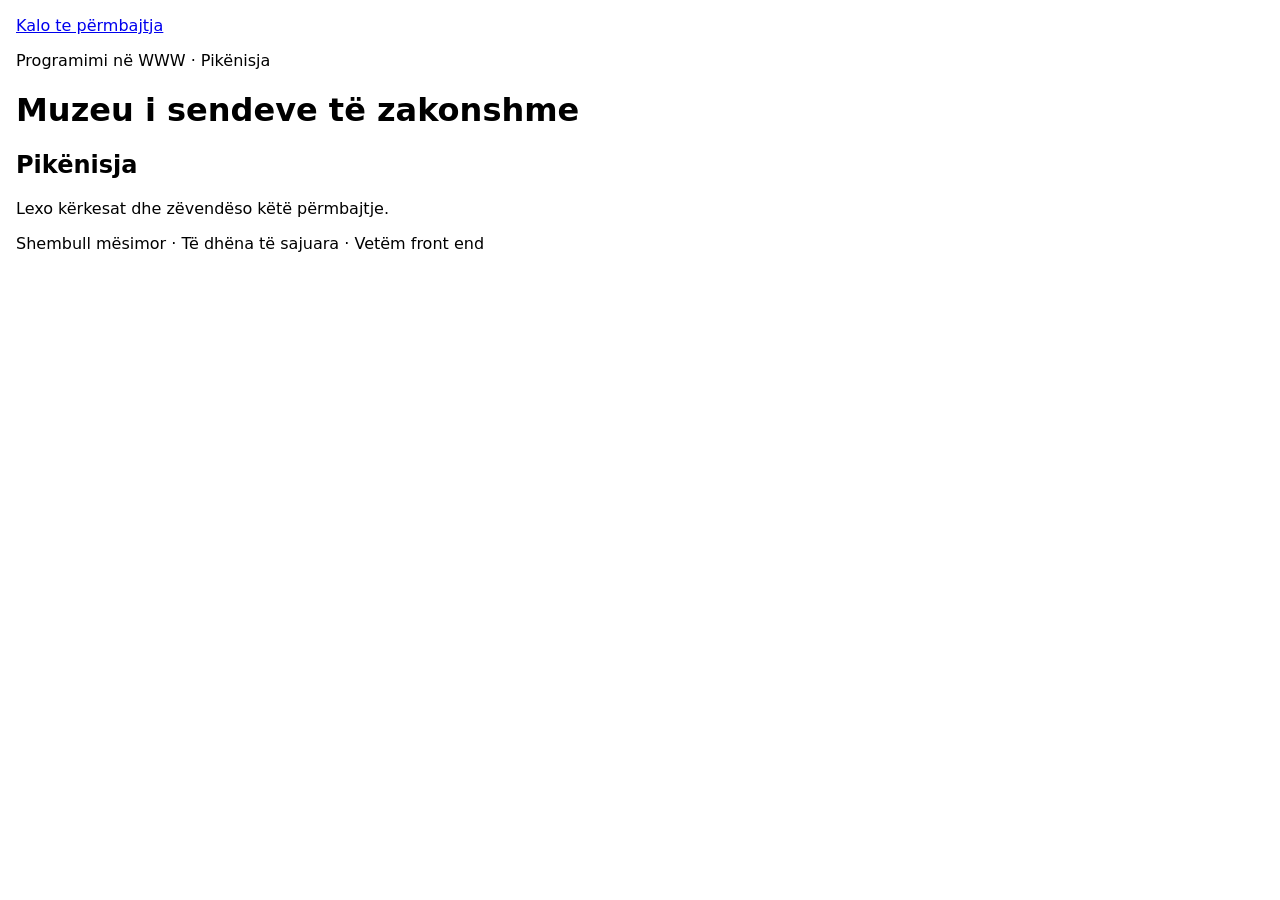
==== JavaII/index.html @ 45423493 "JavaII: skeleti fillestar" ====
<!doctype html>
<html lang="sq">
  <head>
    <meta charset="UTF-8" />
    <meta name="viewport" content="width=device-width, initial-scale=1" />
    <title>Muzeu i sendeve të zakonshme</title>
    <link rel="stylesheet" href="style.css" />
  </head>
  <body>
    <a class="skip" href="#main">Kalo te përmbajtja</a>
    <header>
      <p>Programimi në WWW · Pikënisja</p>
      <h1>Muzeu i sendeve të zakonshme</h1>
    </header>
    <main id="main">
      <!-- TODO: Ndërto këtu ndërfaqen sipas fletës së ushtrimit. -->
      <h2>Pikënisja</h2>
      <p>Lexo kërkesat dhe zëvendëso këtë përmbajtje.</p>
    </main>
    <footer>Shembull mësimor · Të dhëna të sajuara · Vetëm front end</footer>
  </body>
</html>
---- JavaII/style.css ----
/* Shkruaj stilin tënd. */
* {
  box-sizing: border-box;
}
body {
  font-family: system-ui, sans-serif;
  margin: 1rem;
}
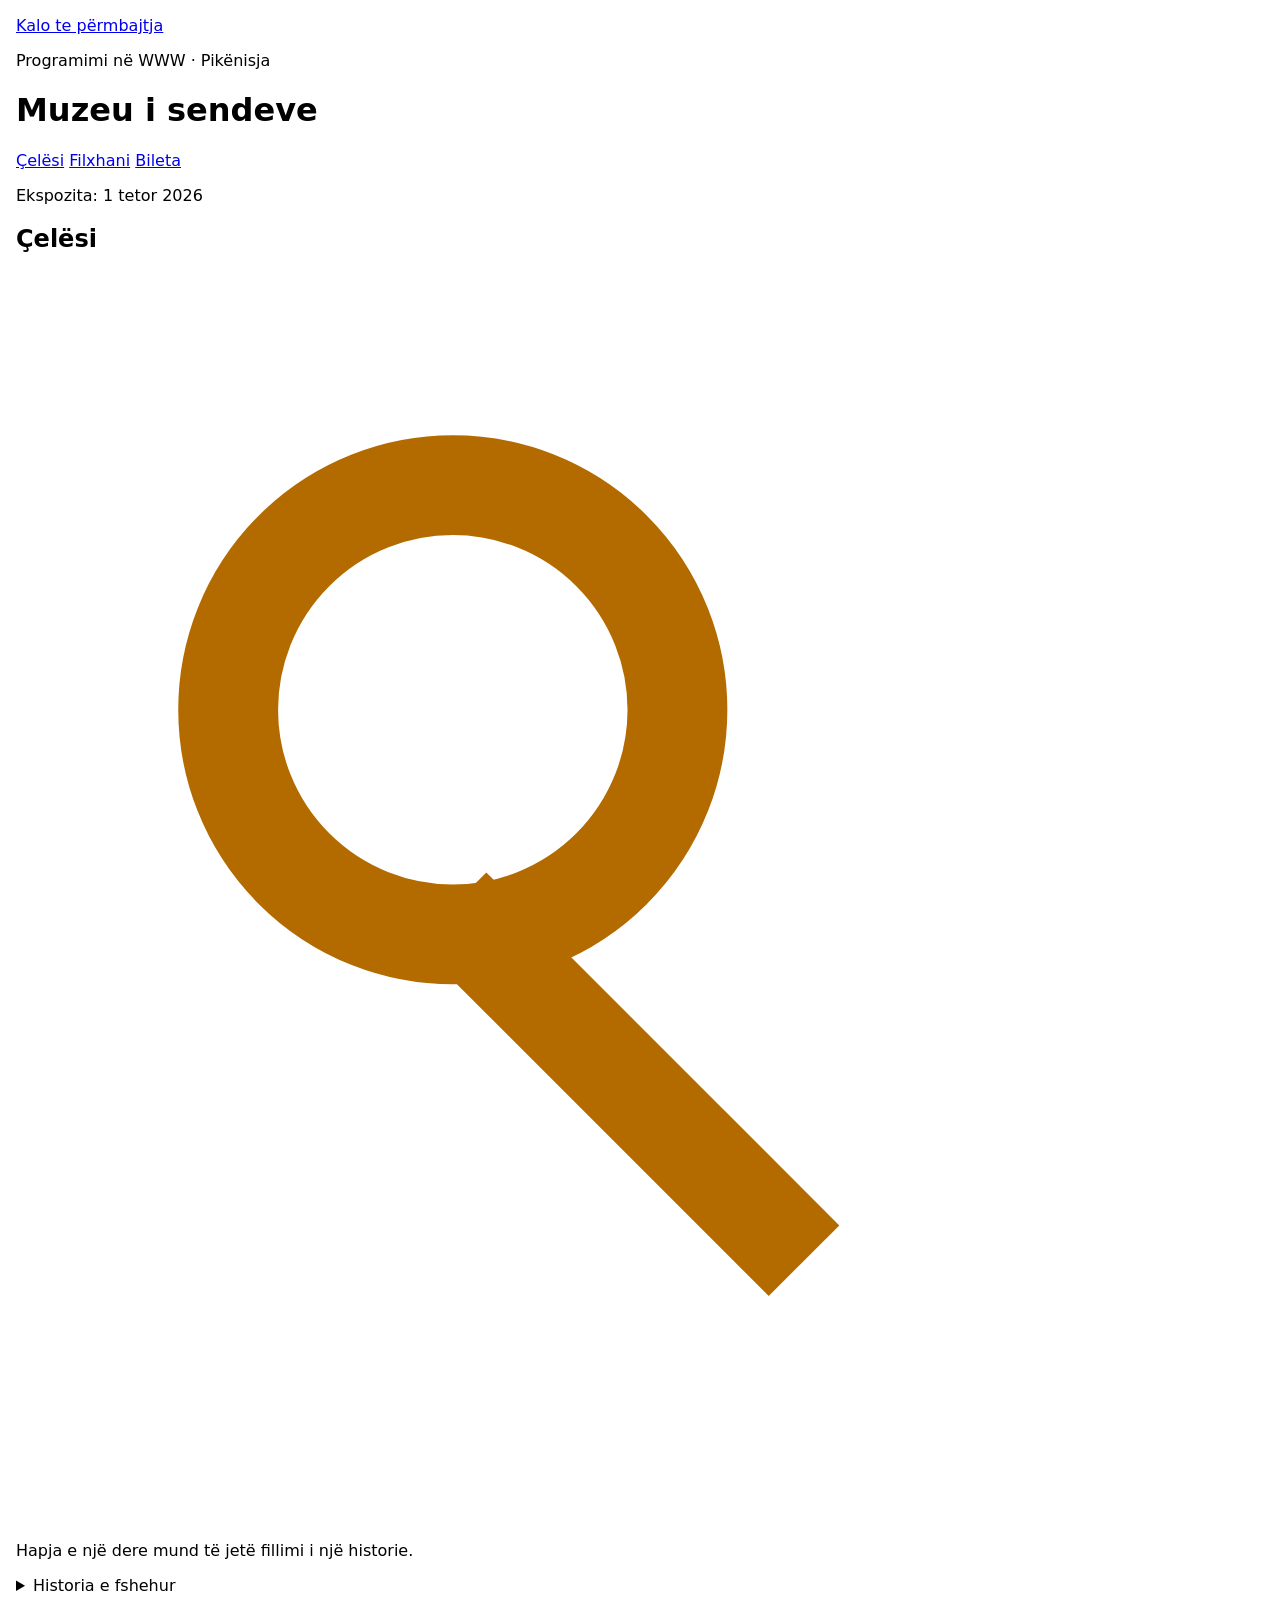
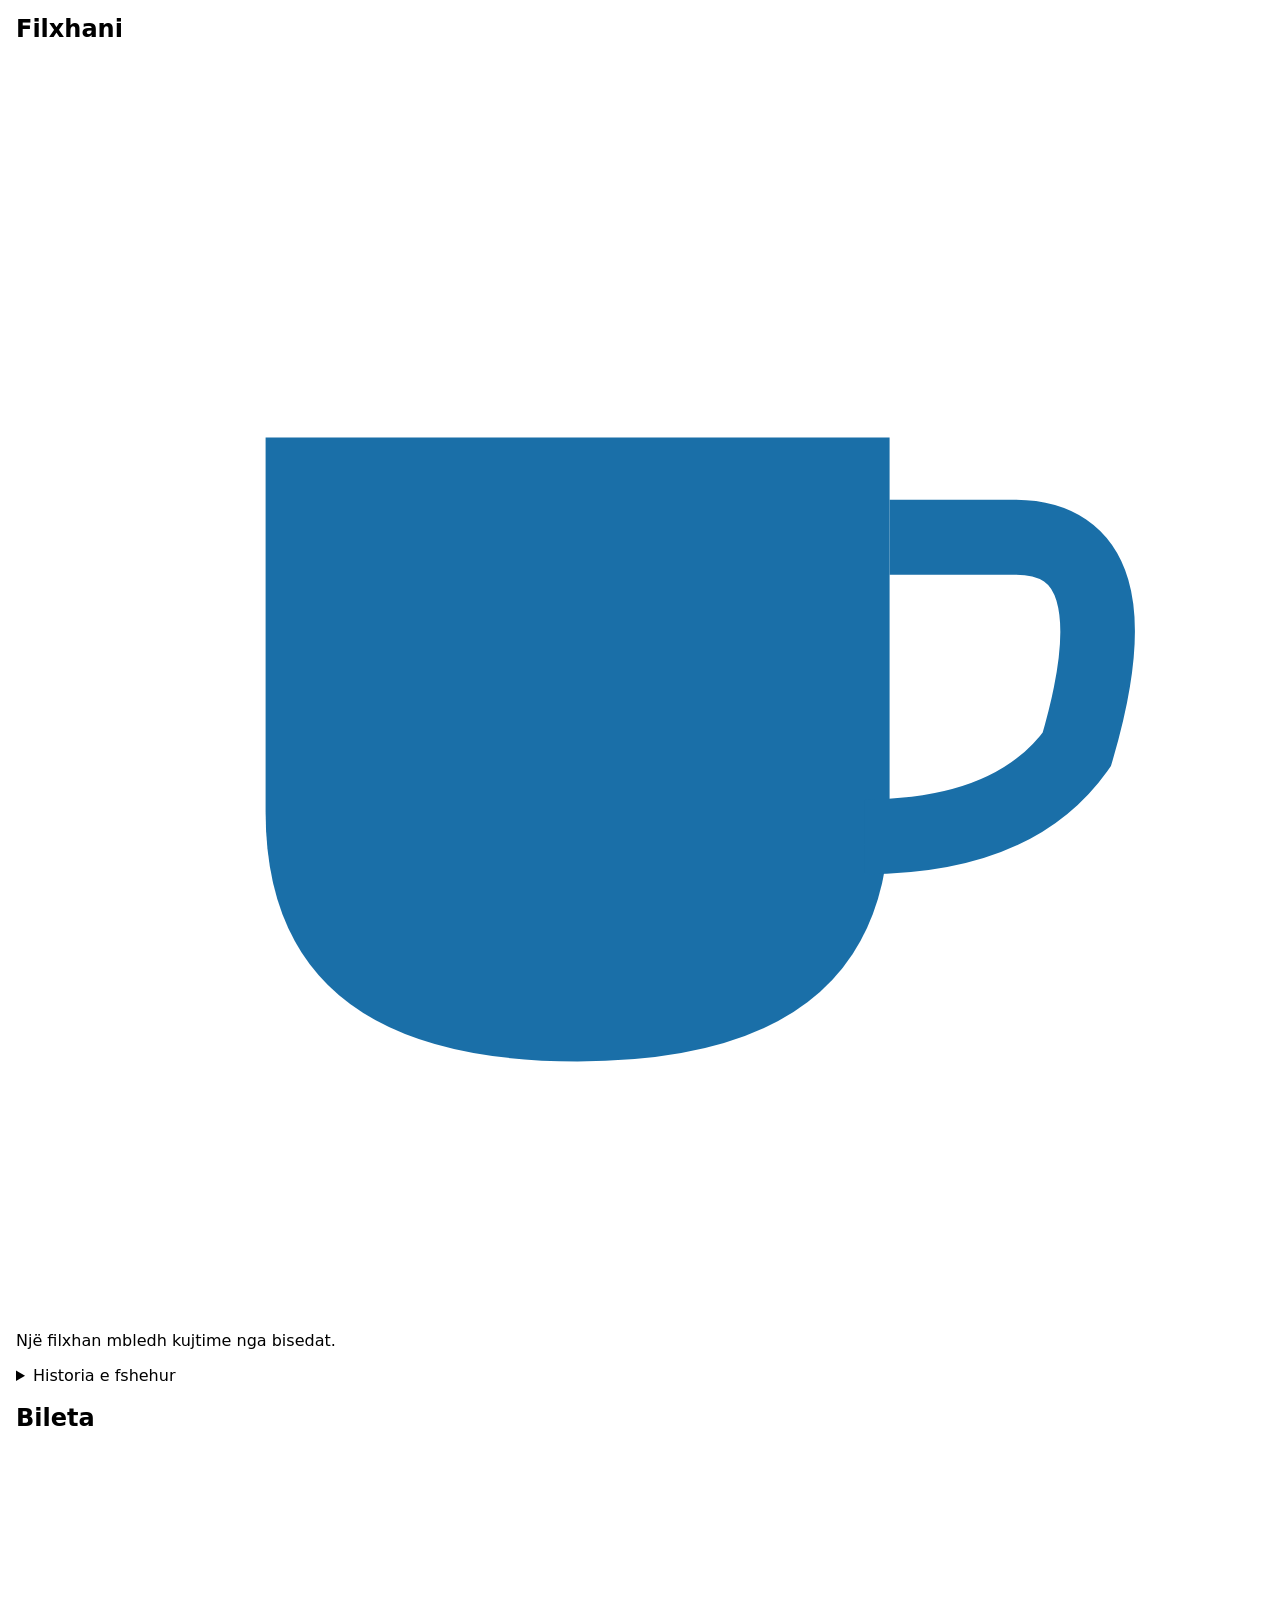
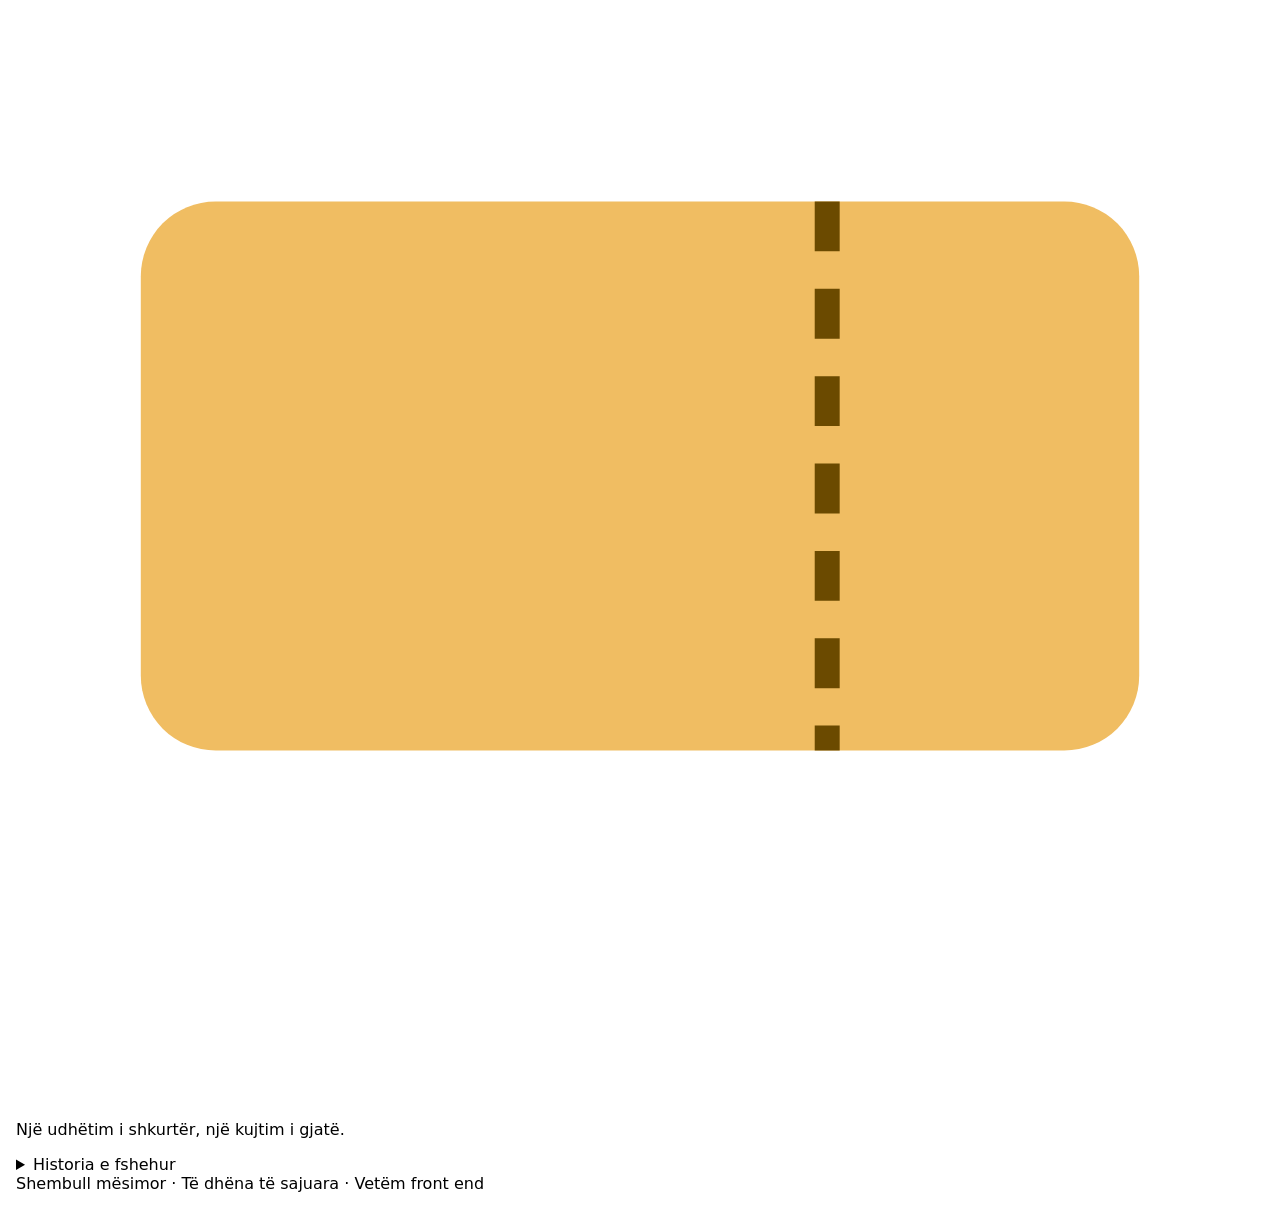
==== commit 78b99a91: "JavaII: struktura HTML e muzeut" ====
--- a/JavaII/index.html
+++ b/JavaII/index.html
@@ -3,20 +3,67 @@
   <head>
     <meta charset="UTF-8" />
     <meta name="viewport" content="width=device-width, initial-scale=1" />
-    <title>Muzeu i sendeve të zakonshme</title>
+    <title>Muzeu i sendeve</title>
     <link rel="stylesheet" href="style.css" />
   </head>
   <body>
     <a class="skip" href="#main">Kalo te përmbajtja</a>
     <header>
       <p>Programimi në WWW · Pikënisja</p>
-      <h1>Muzeu i sendeve të zakonshme</h1>
+      <h1>Muzeu i sendeve</h1>
     </header>
+
+    <nav>
+      <a href="#celesi">Çelësi</a>
+      <a href="#filxhani">Filxhani</a>
+      <a href="#bileta">Bileta</a>
+    </nav>
+
     <main id="main">
-      <!-- TODO: Ndërto këtu ndërfaqen sipas fletës së ushtrimit. -->
-      <h2>Pikënisja</h2>
-      <p>Lexo kërkesat dhe zëvendëso këtë përmbajtje.</p>
+      <p>Ekspozita: 1 tetor 2026</p>
+
+      <section class="kartat">
+        <article class="karta" id="celesi">
+          <h2>Çelësi</h2>
+          <svg viewBox="0 0 100 100" role="img" aria-label="Një çelës i vjetër">
+            <circle cx="35" cy="35" r="18" fill="none" stroke="#b36b00" stroke-width="8" />
+            <rect x="45" y="45" width="8" height="40" fill="#b36b00" transform="rotate(-45 49 65)" />
+          </svg>
+          <p>Hapja e një dere mund të jetë fillimi i një historie.</p>
+          <details>
+            <summary>Historia e fshehur</summary>
+            <p>Ky çelës i përket një shtëpie që nuk ekziston më.</p>
+          </details>
+        </article>
+
+        <article class="karta" id="filxhani">
+          <h2>Filxhani</h2>
+          <svg viewBox="0 0 100 100" role="img" aria-label="Një filxhan mbledhës">
+            <path d="M20 30 H70 V60 Q70 80 45 80 Q20 80 20 60 Z" fill="#1a6fa8" />
+            <path d="M70 38 H80 Q90 38 85 55 Q80 62 68 62" fill="none" stroke="#1a6fa8" stroke-width="6" />
+          </svg>
+          <p>Një filxhan mbledh kujtime nga bisedat.</p>
+          <details>
+            <summary>Historia e fshehur</summary>
+            <p>Është përdorur për kafenë e çdo të diele në familje.</p>
+          </details>
+        </article>
+
+        <article class="karta" id="bileta">
+          <h2>Bileta</h2>
+          <svg viewBox="0 0 100 100" role="img" aria-label="Një biletë udhëtimi">
+            <rect x="10" y="28" width="80" height="44" rx="6" fill="#f0bd62" />
+            <line x1="65" y1="28" x2="65" y2="72" stroke="#6b4a00" stroke-width="2" stroke-dasharray="4 3" />
+          </svg>
+          <p>Një udhëtim i shkurtër, një kujtim i gjatë.</p>
+          <details>
+            <summary>Historia e fshehur</summary>
+            <p>Bileta e një treni që nisej vetëm një herë në ditë.</p>
+          </details>
+        </article>
+      </section>
     </main>
+
     <footer>Shembull mësimor · Të dhëna të sajuara · Vetëm front end</footer>
   </body>
 </html>
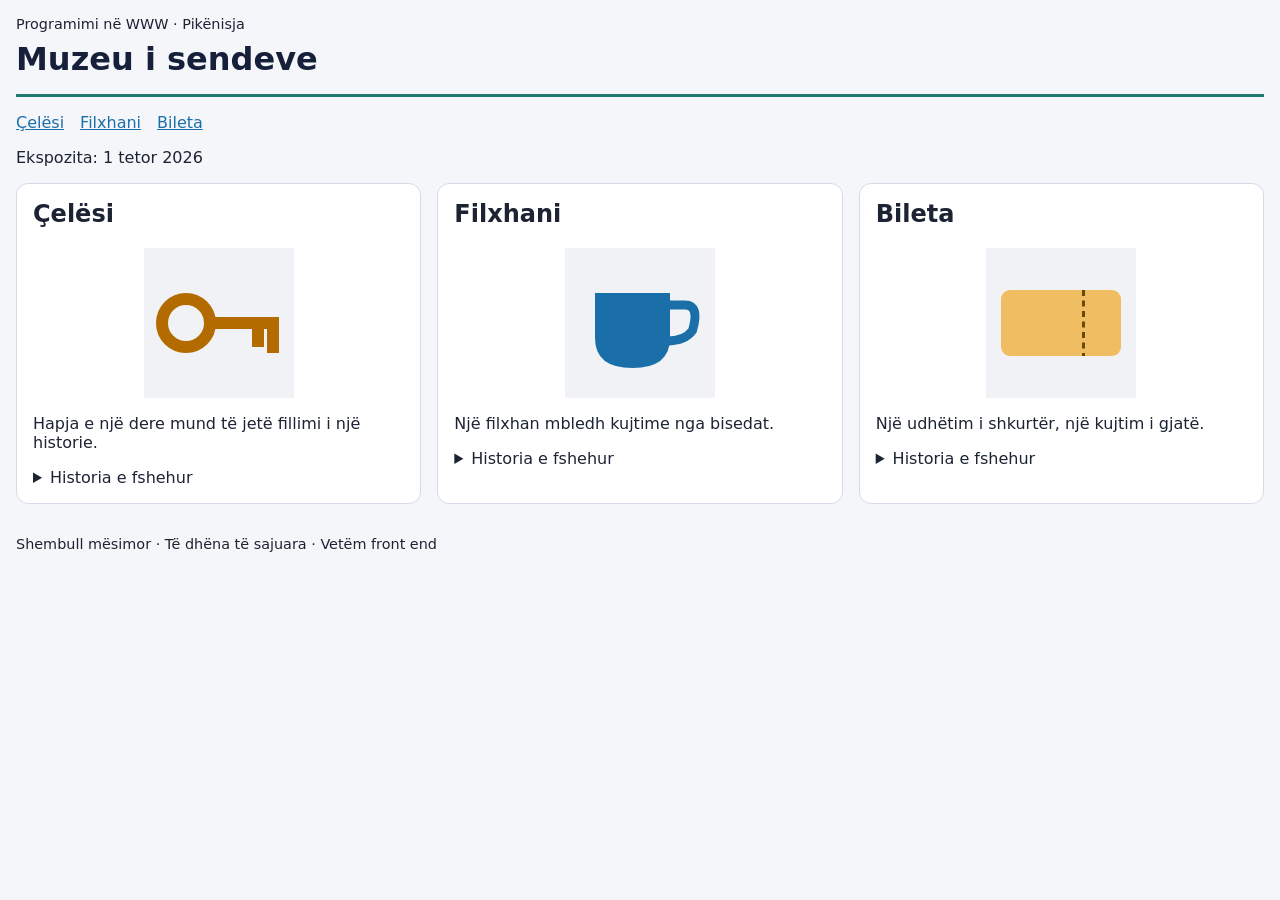
==== commit 0474e3fc: "rregullim i çelësit" ====
--- a/JavaII/index.html
+++ b/JavaII/index.html
@@ -26,9 +26,11 @@
         <article class="karta" id="celesi">
           <h2>Çelësi</h2>
           <svg viewBox="0 0 100 100" role="img" aria-label="Një çelës i vjetër">
-            <circle cx="35" cy="35" r="18" fill="none" stroke="#b36b00" stroke-width="8" />
-            <rect x="45" y="45" width="8" height="40" fill="#b36b00" transform="rotate(-45 49 65)" />
-          </svg>
+  <circle cx="28" cy="50" r="16" fill="none" stroke="#b36b00" stroke-width="8" />
+  <rect x="42" y="46" width="48" height="8" fill="#b36b00" />
+  <rect x="72" y="54" width="8" height="12" fill="#b36b00" />
+  <rect x="82" y="54" width="8" height="16" fill="#b36b00" />
+</svg>
           <p>Hapja e një dere mund të jetë fillimi i një historie.</p>
           <details>
             <summary>Historia e fshehur</summary>
--- a/JavaII/style.css
+++ b/JavaII/style.css
@@ -1,8 +1,76 @@
-/* Shkruaj stilin tënd. */
 * {
   box-sizing: border-box;
 }
+
 body {
   font-family: system-ui, sans-serif;
   margin: 1rem;
+  background: #f4f6fa;
+  color: #1c2333;
 }
+
+.skip {
+  position: absolute;
+  left: -9999px;
+}
+.skip:focus {
+  left: 1rem;
+  top: 1rem;
+  background: #fff;
+  padding: 0.5rem;
+}
+
+header {
+  border-bottom: 3px solid #1f7a6d;
+  padding-bottom: 1rem;
+}
+header p {
+  margin: 0 0 0.5rem;
+  font-size: 0.9rem;
+}
+h1 {
+  margin: 0;
+  color: #17203a;
+}
+
+nav {
+  display: flex;
+  gap: 1rem;
+  margin: 1rem 0;
+}
+nav a {
+  color: #1a6fa8;
+}
+
+.kartat {
+  display: grid;
+  grid-template-columns: repeat(auto-fit, minmax(220px, 1fr));
+  gap: 1rem;
+  margin-top: 1rem;
+}
+
+.karta {
+  background: #fff;
+  border: 1px solid #d5dbe6;
+  border-radius: 12px;
+  padding: 1rem;
+}
+.karta h2 {
+  margin-top: 0;
+}
+.karta svg {
+  display: block;
+  width: 150px;
+  height: 150px;
+  margin: 0 auto 1rem;
+  background: #f1f2f6;
+}
+
+summary {
+  cursor: pointer;
+}
+
+footer {
+  margin-top: 2rem;
+  font-size: 0.9rem;
+}
